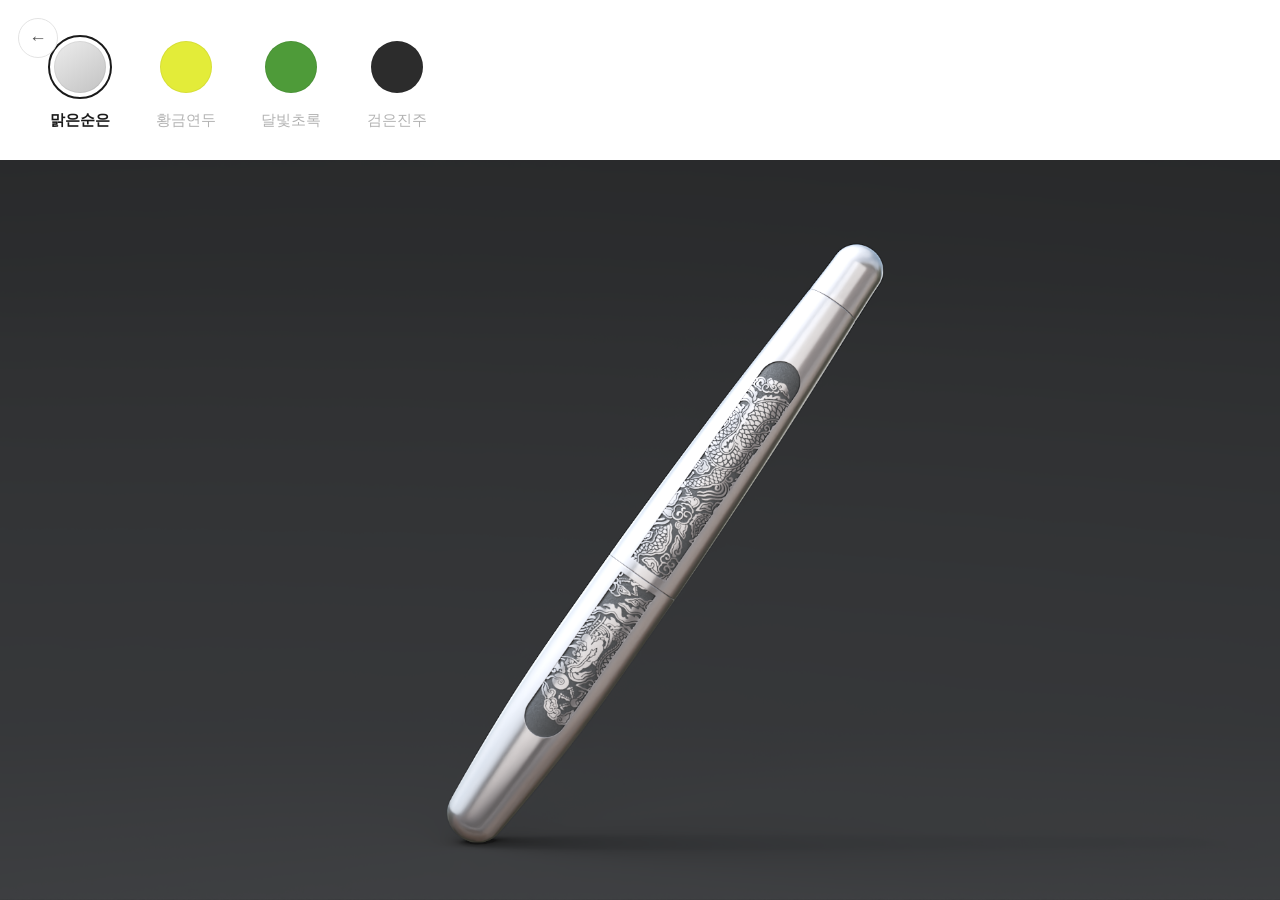
==== pages/1-1.html @ de22820e "스압 해결 방법 — 웹 인터랙션 상세페이지 (홈 + 1-1~4) Figma Showcase Sketch에서 원본 이미지를 받아 5가지 스크롤 해결 템플릿으로 구성.  Co-Auth" ====
<!DOCTYPE html>
<html lang="ko">
<head>
<meta charset="UTF-8" />
<meta name="viewport" content="width=device-width, initial-scale=1.0" />
<title>적은 옵션 · 세종</title>
<style>
  * { box-sizing: border-box; margin: 0; padding: 0; }
  html, body { height: 100%; }
  body {
    font-family: "Pretendard", -apple-system, BlinkMacSystemFont, "Apple SD Gothic Neo",
      "Segoe UI", Roboto, sans-serif;
    background: #ffffff;
    color: #1a1a1a;
    -webkit-font-smoothing: antialiased;
    display: flex;
    flex-direction: column;
    min-height: 100%;
  }

  /* 홈으로 */
  .home {
    position: fixed;
    top: 18px;
    left: 18px;
    width: 40px; height: 40px;
    display: flex; align-items: center; justify-content: center;
    border-radius: 50%;
    background: rgba(255,255,255,0.85);
    border: 1px solid #e3e3e3;
    color: #555;
    text-decoration: none;
    font-size: 1.1rem;
    z-index: 20;
    transition: background 0.15s, color 0.15s;
  }
  .home:hover { background: #f0f0f0; color: #111; }

  /* 상단 컬러 선택 바 */
  .picker {
    display: flex;
    gap: 2.6rem;
    padding: 2.2rem 3rem 1.8rem;
    background: #fff;
    flex-wrap: wrap;
  }
  .swatch {
    display: flex;
    flex-direction: column;
    align-items: center;
    gap: 0.7rem;
    background: none;
    border: none;
    cursor: pointer;
    padding: 0;
  }
  .dot-ring {
    width: 64px; height: 64px;
    border-radius: 50%;
    display: flex; align-items: center; justify-content: center;
    border: 2px solid transparent;
    transition: border-color 0.18s ease;
  }
  .dot {
    width: 52px; height: 52px;
    border-radius: 50%;
    box-shadow: inset 0 0 0 1px rgba(0,0,0,0.06);
    transition: transform 0.18s ease;
  }
  .label {
    font-size: 0.95rem;
    color: #b3b3b3;
    font-weight: 500;
    transition: color 0.18s ease, font-weight 0.18s ease;
    white-space: nowrap;
  }
  .swatch:hover .dot { transform: scale(1.06); }

  .swatch.active .dot-ring { border-color: #1a1a1a; }
  .swatch.active .label { color: #1a1a1a; font-weight: 700; }

  /* 메인 이미지 */
  .stage {
    flex: 1;
    background: #2b2c30;
    position: relative;
    overflow: hidden;
    min-height: 60vh;
  }
  .stage img {
    position: absolute;
    inset: 0;
    width: 100%;
    height: 100%;
    object-fit: cover;
    opacity: 0;
    transition: opacity 0.45s ease;
  }
  .stage img.show { opacity: 1; }

  @media (max-width: 720px) {
    .picker { gap: 1.4rem; padding: 1.4rem 1.2rem; justify-content: space-around; }
    .dot-ring { width: 54px; height: 54px; }
    .dot { width: 44px; height: 44px; }
    .label { font-size: 0.82rem; }
  }
</style>
</head>
<body>
  <a class="home" href="../index.html" title="홈으로">←</a>

  <nav class="picker" id="picker">
    <button class="swatch active" data-img="01-맑은순은">
      <span class="dot-ring"><span class="dot" style="background:linear-gradient(145deg,#ededed,#c2c2c2)"></span></span>
      <span class="label">맑은순은</span>
    </button>
    <button class="swatch" data-img="02-황금연두">
      <span class="dot-ring"><span class="dot" style="background:#e3ec39"></span></span>
      <span class="label">황금연두</span>
    </button>
    <button class="swatch" data-img="03-달빛초록">
      <span class="dot-ring"><span class="dot" style="background:#4e9b39"></span></span>
      <span class="label">달빛초록</span>
    </button>
    <button class="swatch" data-img="04-검은진주">
      <span class="dot-ring"><span class="dot" style="background:#2c2c2c"></span></span>
      <span class="label">검은진주</span>
    </button>
  </nav>

  <div class="stage" id="stage"></div>

  <script>
    const BASE = '../assets/data-세종/';
    const swatches = [...document.querySelectorAll('.swatch')];
    const stage = document.getElementById('stage');

    // 이미지 레이어 미리 생성(부드러운 크로스페이드)
    const layers = {};
    swatches.forEach((s) => {
      const key = s.dataset.img;
      const img = document.createElement('img');
      img.src = BASE + key + '.png';
      img.alt = s.querySelector('.label').textContent;
      stage.appendChild(img);
      layers[key] = img;
    });

    function select(sw) {
      swatches.forEach((s) => s.classList.toggle('active', s === sw));
      Object.values(layers).forEach((img) => img.classList.remove('show'));
      layers[sw.dataset.img].classList.add('show');
    }

    swatches.forEach((s) => {
      s.addEventListener('mouseenter', () => select(s));
      s.addEventListener('click', () => select(s));
      s.addEventListener('focus', () => select(s));
    });

    // 기본: 첫번째
    select(swatches[0]);
  </script>
</body>
</html>
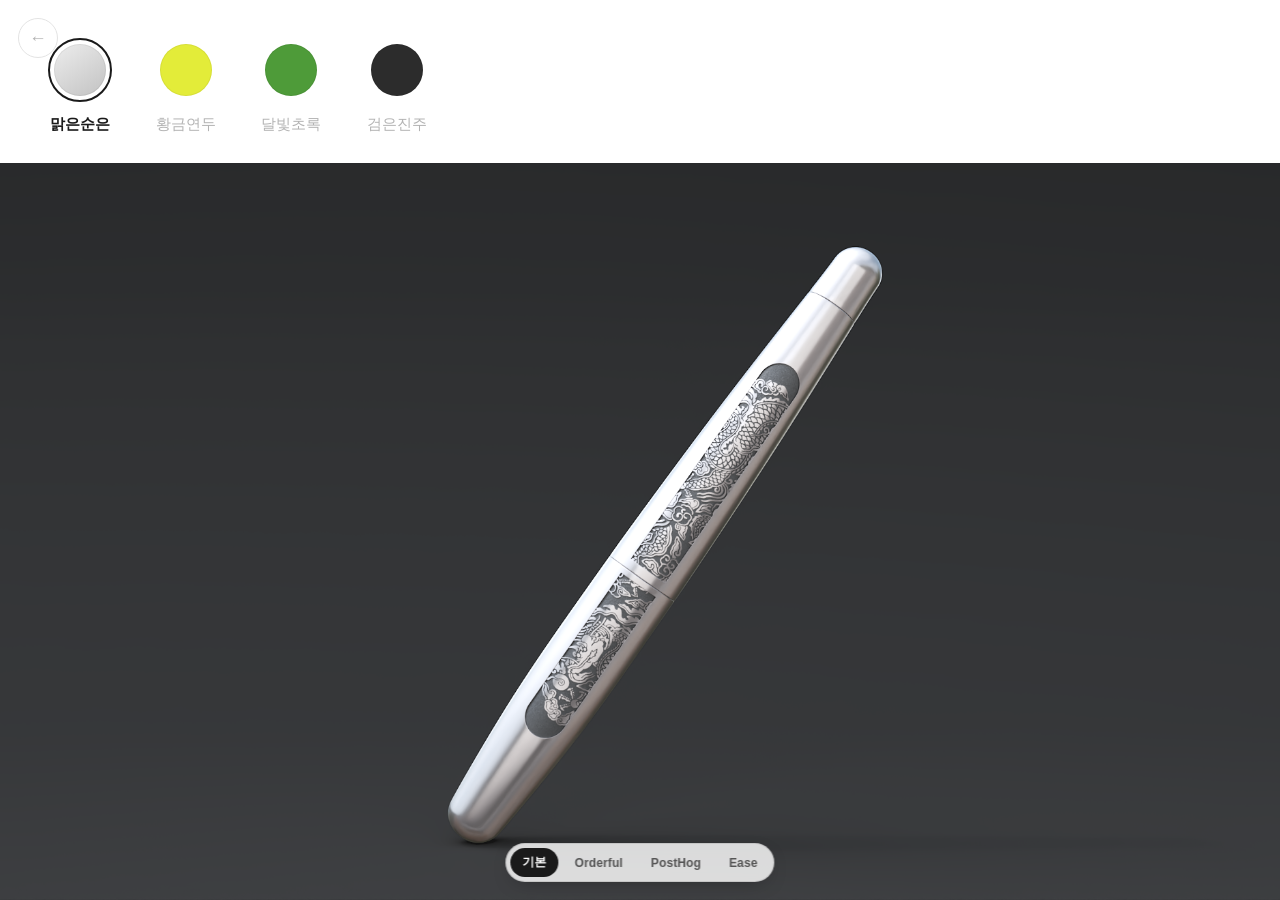
==== commit a1729835: "홈 템플릿+내용 구조, 페이지별 디자인 4종 스위처, 인터랙션 개선 - 홈: 템플릿/내용(옵션·디테일·제조과정·소구포인트·소재·인트로·룩북) 2단 구성 - 디자인 스위처(기본/Or" ====
--- a/pages/1-1.html
+++ b/pages/1-1.html
@@ -4,106 +4,36 @@
 <meta charset="UTF-8" />
 <meta name="viewport" content="width=device-width, initial-scale=1.0" />
 <title>적은 옵션 · 세종</title>
+<link rel="stylesheet" href="../assets/themes.css" />
 <style>
+  :root {
+    --bg: #ffffff; --surface: #ffffff; --surface2: #f3f3f3;
+    --text: #1a1a1a; --muted: #b3b3b3; --border: #e3e3e3;
+    --accent: #1a1a1a; --accent-ink: #fff; --radius: 16px; --radius-sm: 10px;
+    --shadow: 0 10px 30px -12px rgba(0,0,0,0.3);
+    --font: "Pretendard", -apple-system, BlinkMacSystemFont, "Apple SD Gothic Neo", sans-serif;
+    --font-head: var(--font);
+  }
   * { box-sizing: border-box; margin: 0; padding: 0; }
   html, body { height: 100%; }
-  body {
-    font-family: "Pretendard", -apple-system, BlinkMacSystemFont, "Apple SD Gothic Neo",
-      "Segoe UI", Roboto, sans-serif;
-    background: #ffffff;
-    color: #1a1a1a;
-    -webkit-font-smoothing: antialiased;
-    display: flex;
-    flex-direction: column;
-    min-height: 100%;
-  }
+  body { font-family: var(--font); background: var(--bg); color: var(--text); -webkit-font-smoothing: antialiased; display: flex; flex-direction: column; min-height: 100%; }
+  .home { position: fixed; top: 18px; left: 18px; width: 40px; height: 40px; display: flex; align-items: center; justify-content: center; border-radius: 50%; background: var(--surface); border: 1px solid var(--border); color: var(--muted); text-decoration: none; font-size: 1.1rem; z-index: 30; }
+  .home:hover { color: var(--text); }
 
-  /* 홈으로 */
-  .home {
-    position: fixed;
-    top: 18px;
-    left: 18px;
-    width: 40px; height: 40px;
-    display: flex; align-items: center; justify-content: center;
-    border-radius: 50%;
-    background: rgba(255,255,255,0.85);
-    border: 1px solid #e3e3e3;
-    color: #555;
-    text-decoration: none;
-    font-size: 1.1rem;
-    z-index: 20;
-    transition: background 0.15s, color 0.15s;
-  }
-  .home:hover { background: #f0f0f0; color: #111; }
+  .picker { display: flex; gap: 2.6rem; padding: 2.4rem 3rem 1.8rem; background: var(--surface); flex-wrap: wrap; }
+  .swatch { display: flex; flex-direction: column; align-items: center; gap: 0.7rem; background: none; border: none; cursor: pointer; padding: 0; }
+  .dot-ring { width: 64px; height: 64px; border-radius: 50%; display: flex; align-items: center; justify-content: center; border: 2px solid transparent; transition: border-color 0.18s ease; }
+  .dot { width: 52px; height: 52px; border-radius: 50%; box-shadow: inset 0 0 0 1px rgba(0,0,0,0.06); transition: transform 0.18s ease; }
+  .label { font-size: 0.95rem; color: var(--muted); font-weight: 500; transition: color 0.18s ease; white-space: nowrap; }
+  .swatch:hover .dot { transform: scale(1.06); }
+  .swatch.active .dot-ring { border-color: var(--accent); }
+  .swatch.active .label { color: var(--text); font-weight: 700; }
 
-  /* 상단 컬러 선택 바 */
-  .picker {
-    display: flex;
-    gap: 2.6rem;
-    padding: 2.2rem 3rem 1.8rem;
-    background: #fff;
-    flex-wrap: wrap;
-  }
-  .swatch {
-    display: flex;
-    flex-direction: column;
-    align-items: center;
-    gap: 0.7rem;
-    background: none;
-    border: none;
-    cursor: pointer;
-    padding: 0;
-  }
-  .dot-ring {
-    width: 64px; height: 64px;
-    border-radius: 50%;
-    display: flex; align-items: center; justify-content: center;
-    border: 2px solid transparent;
-    transition: border-color 0.18s ease;
-  }
-  .dot {
-    width: 52px; height: 52px;
-    border-radius: 50%;
-    box-shadow: inset 0 0 0 1px rgba(0,0,0,0.06);
-    transition: transform 0.18s ease;
-  }
-  .label {
-    font-size: 0.95rem;
-    color: #b3b3b3;
-    font-weight: 500;
-    transition: color 0.18s ease, font-weight 0.18s ease;
-    white-space: nowrap;
-  }
-  .swatch:hover .dot { transform: scale(1.06); }
-
-  .swatch.active .dot-ring { border-color: #1a1a1a; }
-  .swatch.active .label { color: #1a1a1a; font-weight: 700; }
-
-  /* 메인 이미지 */
-  .stage {
-    flex: 1;
-    background: #2b2c30;
-    position: relative;
-    overflow: hidden;
-    min-height: 60vh;
-  }
-  .stage img {
-    position: absolute;
-    inset: 0;
-    width: 100%;
-    height: 100%;
-    object-fit: cover;
-    opacity: 0;
-    transition: opacity 0.45s ease;
-  }
+  .stage { flex: 1; background: #2b2c30; position: relative; overflow: hidden; min-height: 60vh; }
+  .stage img { position: absolute; inset: 0; width: 100%; height: 100%; object-fit: cover; opacity: 0; transition: opacity 0.45s ease; }
   .stage img.show { opacity: 1; }
 
-  @media (max-width: 720px) {
-    .picker { gap: 1.4rem; padding: 1.4rem 1.2rem; justify-content: space-around; }
-    .dot-ring { width: 54px; height: 54px; }
-    .dot { width: 44px; height: 44px; }
-    .label { font-size: 0.82rem; }
-  }
+  @media (max-width: 720px) { .picker { gap: 1.4rem; padding: 1.4rem 1.2rem; justify-content: space-around; } .dot-ring { width: 54px; height: 54px; } .dot { width: 44px; height: 44px; } .label { font-size: 0.82rem; } }
 </style>
 </head>
 <body>
@@ -134,8 +64,6 @@
     const BASE = '../assets/data-세종/';
     const swatches = [...document.querySelectorAll('.swatch')];
     const stage = document.getElementById('stage');
-
-    // 이미지 레이어 미리 생성(부드러운 크로스페이드)
     const layers = {};
     swatches.forEach((s) => {
       const key = s.dataset.img;
@@ -145,21 +73,18 @@
       stage.appendChild(img);
       layers[key] = img;
     });
-
     function select(sw) {
       swatches.forEach((s) => s.classList.toggle('active', s === sw));
       Object.values(layers).forEach((img) => img.classList.remove('show'));
       layers[sw.dataset.img].classList.add('show');
     }
-
     swatches.forEach((s) => {
       s.addEventListener('mouseenter', () => select(s));
       s.addEventListener('click', () => select(s));
       s.addEventListener('focus', () => select(s));
     });
-
-    // 기본: 첫번째
     select(swatches[0]);
   </script>
+  <script src="../assets/theme-switch.js"></script>
 </body>
 </html>
--- a/assets/themes.css
+++ b/assets/themes.css
@@ -0,0 +1,60 @@
+/* 공용 디자인 테마 — 각 페이지는 :root에 기본 토큰을 두고, 아래가 data-theme로 덮어쓴다.
+   토큰: --bg --surface --surface2 --text --muted --border --accent --accent-ink
+        --radius --radius-sm --shadow --font --font-head */
+@import url('https://fonts.googleapis.com/css2?family=Inter:wght@300;400;500;600;700;800&family=IBM+Plex+Sans:wght@400;500;600;700&family=Fraunces:opsz,wght@9..144,300;9..144,400;9..144,500;9..144,600&display=swap');
+
+/* Orderful — 산업용 커맨드 덱: 버밀리언 1포인트 */
+html[data-theme="orderful"] {
+  --bg: #f5f5f5; --surface: #ffffff; --surface2: #1f1f1f;
+  --text: #101828; --muted: #4a5565; --border: #e5e7eb;
+  --accent: #e42b0c; --accent-ink: #ffffff;
+  --radius: 8px; --radius-sm: 8px;
+  --shadow: rgba(0,0,0,0.1) 0 1px 3px 0, rgba(0,0,0,0.1) 0 1px 2px -1px;
+  --font: "Inter", system-ui, -apple-system, sans-serif;
+  --font-head: "Inter", system-ui, sans-serif;
+}
+/* PostHog — 따뜻한 베이지 CRT 데스크톱: 앰버 + 코발트 */
+html[data-theme="posthog"] {
+  --bg: #e1d7c2; --surface: #ffffff; --surface2: #fdfdf8;
+  --text: #111827; --muted: #4d4f46; --border: #d2d3cc;
+  --accent: #f1a82c; --accent-ink: #000000; --accent2: #2f80fa;
+  --radius: 4px; --radius-sm: 4px;
+  --shadow: rgba(0,0,0,0.25) 0 25px 50px -12px;
+  --font: "IBM Plex Sans", system-ui, sans-serif;
+  --font-head: "IBM Plex Sans", system-ui, sans-serif;
+}
+/* Ease Health — 햇살 클리닉: 포레스트 그린 1포인트, 그림자 없음, 세리프 헤드라인 */
+html[data-theme="ease"] {
+  --bg: #fffefc; --surface: #ffffff; --surface2: #e1f4df;
+  --text: #0c0c0c; --muted: #222222; --border: #e5e7eb;
+  --accent: #0f3e17; --accent-ink: #fffefc;
+  --radius: 14px; --radius-sm: 7px;
+  --shadow: none;
+  --font: "Inter", system-ui, sans-serif;
+  --font-head: "Fraunces", Georgia, "Times New Roman", serif;
+}
+
+/* ── 디자인 스위처 (모든 서브페이지 공통) ── */
+.theme-switch {
+  position: fixed; bottom: 18px; left: 50%; transform: translateX(-50%); z-index: 100;
+  display: flex; gap: 4px;
+  padding: 4px; border-radius: 999px;
+  background: rgba(255,255,255,0.82);
+  backdrop-filter: blur(8px);
+  border: 1px solid rgba(0,0,0,0.1);
+  box-shadow: 0 6px 20px -8px rgba(0,0,0,0.35);
+  font-family: "Inter", system-ui, sans-serif;
+}
+.theme-switch button {
+  border: none; background: none; cursor: pointer;
+  font-size: 12px; font-weight: 600; letter-spacing: 0.01em;
+  color: #555; padding: 6px 12px; border-radius: 999px;
+  transition: background 0.15s, color 0.15s;
+  white-space: nowrap;
+}
+.theme-switch button:hover { color: #111; }
+.theme-switch button.on { background: #1a1a1a; color: #fff; }
+@media (max-width: 640px) {
+  .theme-switch { bottom: 12px; }
+  .theme-switch button { padding: 6px 9px; font-size: 11px; }
+}
